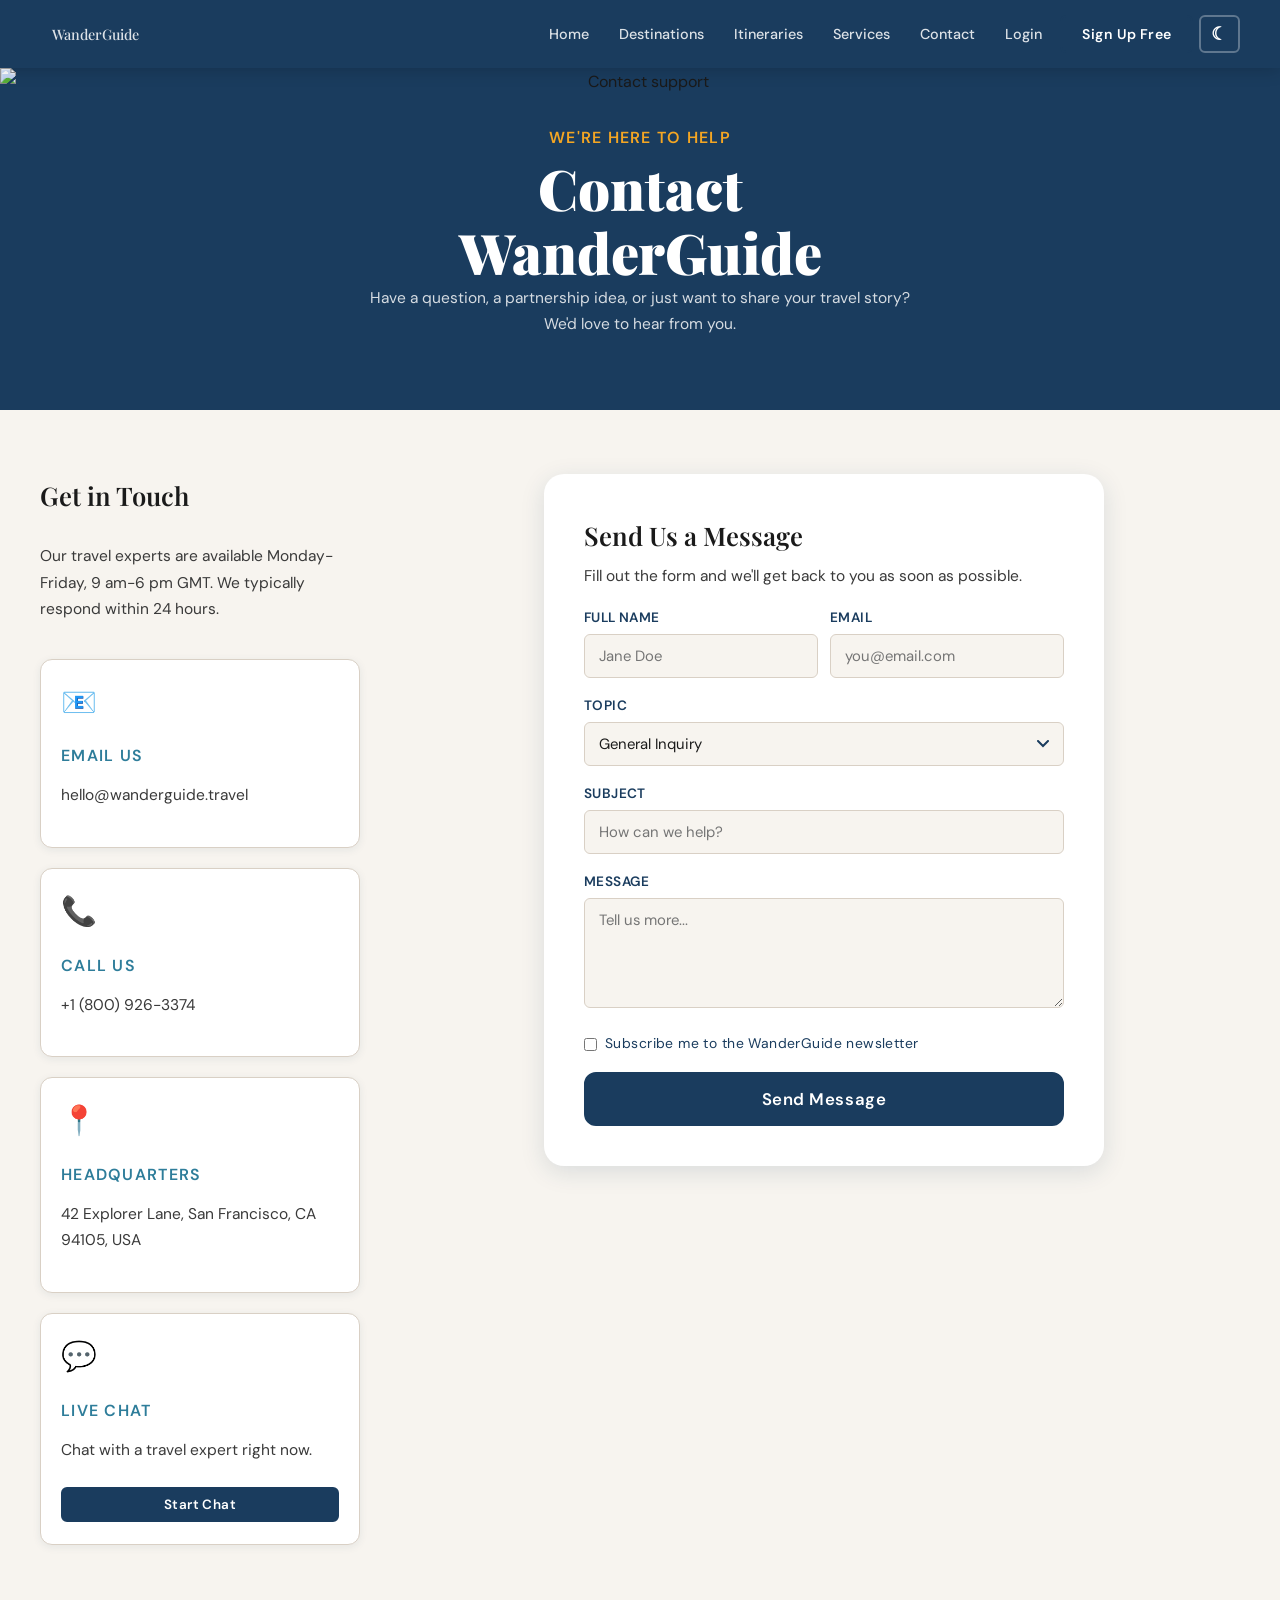
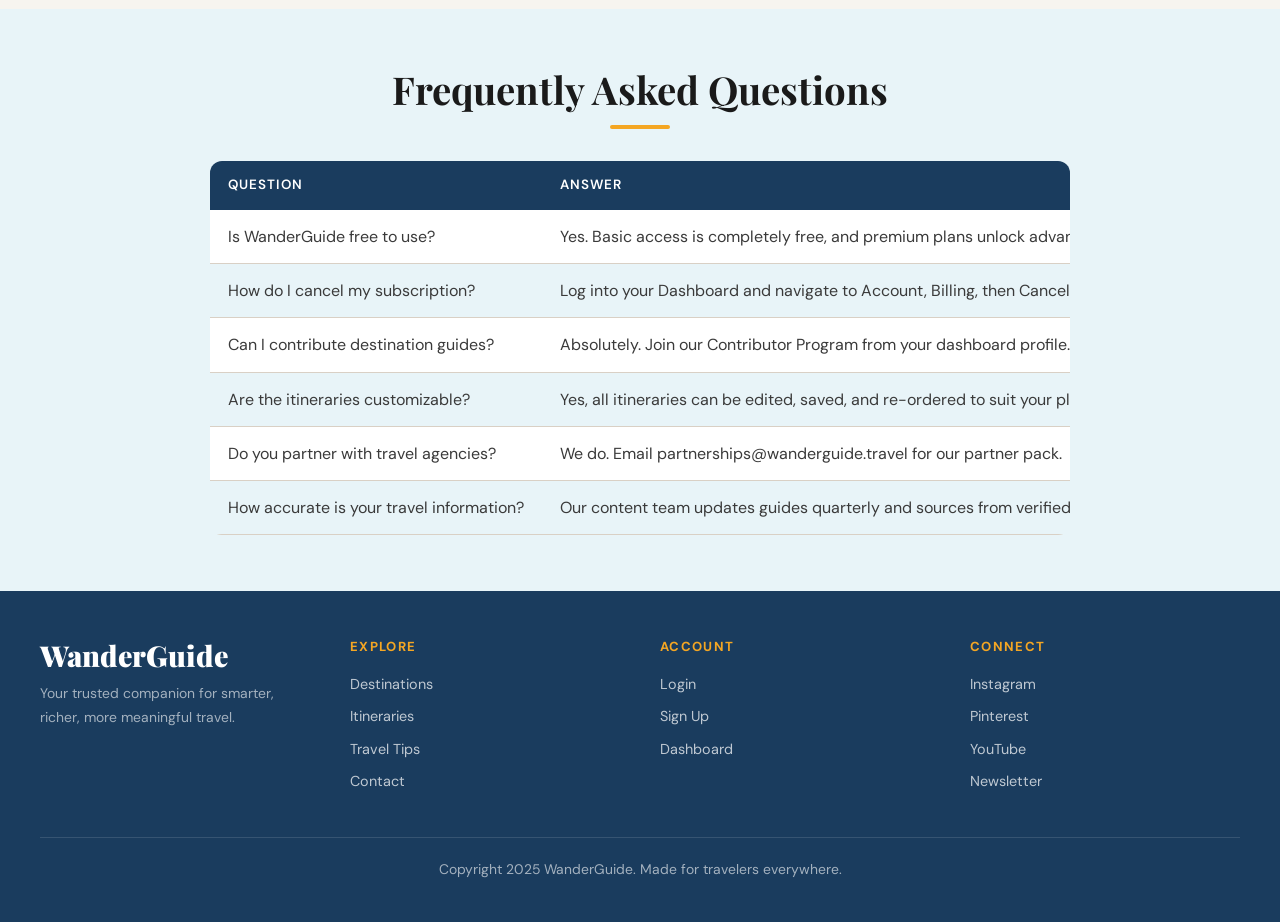
==== TravelGuide/pages/contact.html @ c43b53de "Initial commit" ====
<!DOCTYPE html>
<html lang="en">
<head>
  <meta charset="UTF-8">
  <meta name="viewport" content="width=device-width, initial-scale=1.0">
  <title>Contact Us - WanderGuide</title>
  <link rel="stylesheet" href="../cssFile/globalStyles.css">
</head>
<body class="page">
  <nav>
    <a href="../index.html">WanderGuide</a>
    <button class="menu-toggle" id="menuToggle" aria-expanded="false">
      <span></span><span></span><span></span>
    </button>
    <ul id="navMenu">
      <li><a href="../index.html">Home</a></li>
      <li><a href="destinations.html">Destinations</a></li>
      <li><a href="itineraries.html">Itineraries</a></li>
      <li><a href="services.html">Services</a></li>
      <li><a href="contact.html">Contact</a></li>
      <li><a href="login.html">Login</a></li>
      <li><button onclick="location.href='signup.html'">Sign Up Free</button></li>
      <li><button class="theme-toggle" id="themeToggle" onclick="toggleTheme()">&#9789;</button></li>
    </ul>
  </nav>

  <section class="page-hero">
    <img src="https://images.unsplash.com/photo-1516026672322-bc52d61a55d5?w=1200&q=60" alt="Contact support">
    <div class="hero-copy">
      <h4>We're Here to Help</h4>
      <h1>Contact WanderGuide</h1>
      <p>Have a question, a partnership idea, or just want to share your travel story? We'd love to hear from you.</p>
    </div>
  </section>

  <section class="section">
    <div class="contact-grid">
      <div class="contact-side">
        <h3>Get in Touch</h3>
        <p>Our travel experts are available Monday-Friday, 9 am-6 pm GMT. We typically respond within 24 hours.</p>

        <div class="contact-card">
          <div class="card-body">
            <div class="contact-mark">&#128231;</div>
            <h4>Email Us</h4>
            <p>hello@wanderguide.travel</p>
          </div>
        </div>

        <div class="contact-card">
          <div class="card-body">
            <div class="contact-mark">&#128222;</div>
            <h4>Call Us</h4>
            <p>+1 (800) 926-3374</p>
          </div>
        </div>

        <div class="contact-card">
          <div class="card-body">
            <div class="contact-mark">&#128205;</div>
            <h4>Headquarters</h4>
            <p>42 Explorer Lane, San Francisco, CA 94105, USA</p>
          </div>
        </div>

        <div class="contact-card">
          <div class="card-body">
            <div class="contact-mark">&#128172;</div>
            <h4>Live Chat</h4>
            <p>Chat with a travel expert right now.</p>
            <button class="btn-sm" onclick="showToast('Live chat opening...')">Start Chat</button>
          </div>
        </div>
      </div>

      <div class="form-container message-form">
        <h3>Send Us a Message</h3>
        <p>Fill out the form and we'll get back to you as soon as possible.</p>
        <form id="contactForm">
          <div class="inline-fields">
            <div>
              <label for="contactName">Full Name</label>
              <input id="contactName" type="text" placeholder="Jane Doe" required>
              <span class="field-error">Required</span>
            </div>
            <div>
              <label for="contactEmail">Email</label>
              <input id="contactEmail" type="email" placeholder="you@email.com" required>
              <span class="field-error">Required</span>
            </div>
          </div>
          <div>
            <label for="contactTopic">Topic</label>
            <div class="select-container">
              <select id="contactTopic">
                <option>General Inquiry</option>
                <option>Trip Planning Help</option>
                <option>Partnership / Press</option>
                <option>Report an Issue</option>
                <option>Feature Suggestion</option>
                <option>Other</option>
              </select>
            </div>
          </div>
          <div>
            <label for="contactSubject">Subject</label>
            <input id="contactSubject" type="text" placeholder="How can we help?" required>
            <span class="field-error">Required</span>
          </div>
          <div>
            <label for="contactMessage">Message</label>
            <textarea id="contactMessage" placeholder="Tell us more..." required></textarea>
            <span class="field-error">Required</span>
          </div>
          <div>
            <label class="checkbox-row compact">
              <input type="checkbox">
              Subscribe me to the WanderGuide newsletter
            </label>
          </div>
          <button type="submit" class="btn-lg full-button">Send Message</button>
        </form>
      </div>
    </div>
  </section>

  <section class="band-soft">
    <div class="faq-wrap">
      <h2 class="section-title">Frequently Asked Questions</h2>
      <div class="divider"></div>
      <div class="table-container" style="max-width:860px;margin:0 auto;">
        <table style="min-width:400px;max-width:860px;">
          <thead>
            <tr>
              <th>Question</th>
              <th>Answer</th>
            </tr>
          </thead>
          <tbody>
            <tr><td>Is WanderGuide free to use?</td><td>Yes. Basic access is completely free, and premium plans unlock advanced features.</td></tr>
            <tr><td>How do I cancel my subscription?</td><td>Log into your Dashboard and navigate to Account, Billing, then Cancel Plan.</td></tr>
            <tr><td>Can I contribute destination guides?</td><td>Absolutely. Join our Contributor Program from your dashboard profile.</td></tr>
            <tr><td>Are the itineraries customizable?</td><td>Yes, all itineraries can be edited, saved, and re-ordered to suit your plans.</td></tr>
            <tr><td>Do you partner with travel agencies?</td><td>We do. Email partnerships@wanderguide.travel for our partner pack.</td></tr>
            <tr><td>How accurate is your travel information?</td><td>Our content team updates guides quarterly and sources from verified locals.</td></tr>
          </tbody>
        </table>
      </div>
    </div>
  </section>

  <footer>
    <div class="footer-container">
      <div>
        <h1>WanderGuide</h1>
        <p>Your trusted companion for smarter, richer, more meaningful travel.</p>
      </div>
      <div>
        <h2>Explore</h2>
        <a href="destinations.html">Destinations</a>
        <a href="itineraries.html">Itineraries</a>
        <a href="services.html">Travel Tips</a>
        <a href="contact.html">Contact</a>
      </div>
      <div>
        <h2>Account</h2>
        <a href="login.html">Login</a>
        <a href="signup.html">Sign Up</a>
        <a href="dashboard.html">Dashboard</a>
      </div>
      <div>
        <h2>Connect</h2>
        <a href="#">Instagram</a>
        <a href="#">Pinterest</a>
        <a href="#">YouTube</a>
        <a href="#">Newsletter</a>
      </div>
    </div>
    <p class="footer-base">Copyright 2025 WanderGuide. Made for travelers everywhere.</p>
  </footer>

  <script src="../jsFile/jsFunctions.js"></script>
</body>
</html>
---- TravelGuide/cssFile/globalStyles.css ----
@import url('https://fonts.googleapis.com/css2?family=Playfair+Display:wght@400;600;700;900&family=DM+Sans:wght@300;400;500;600;700&display=swap');

:root {
  --brand-primary-color: #1a3c5e;
  --brand-secondary-color: #2e7d9a;
  --brand-third-color: #f4a623;
  --brand-fourth-color: #e8f4f8;
  --brand-accent-color: #e05c2a;
  --bg-main: #f7f4ef;
  --bg-card: #ffffff;
  --text-primary-color: #1a1a1a;
  --text-secondary-color: #3a3a3a;
  --text-muted-color: #777777;
  --text-focus-color: #1a3c5e;
  --border-muted-color: #d9d0c5;
  --radius-sm: 6px;
  --radius-md: 12px;
  --radius-lg: 20px;
  --shadow-sm: 0 2px 8px rgba(26, 60, 94, 0.08);
  --shadow-md: 0 6px 24px rgba(26, 60, 94, 0.13);
  --shadow-lg: 0 12px 40px rgba(26, 60, 94, 0.18);
  --transition: 0.3s ease;
}

[data-theme="dark"] {
  --bg-main: #0f1e2d;
  --bg-card: #172435;
  --text-primary-color: #f0ece4;
  --text-secondary-color: #c8c0b0;
  --text-muted-color: #8a8078;
  --text-focus-color: #f4a623;
  --border-muted-color: #2a3a4a;
}

*,
*::before,
*::after {
  box-sizing: border-box;
  margin: 0;
  padding: 0;
}

body {
  font-family: 'DM Sans', sans-serif;
  background: var(--bg-main);
  color: var(--text-primary-color);
  line-height: 1.7;
  font-size: 16px;
  transition: background var(--transition), color var(--transition);
}

img {
  display: block;
  max-width: 100%;
}

ul {
  list-style: none;
}

a {
  color: var(--brand-secondary-color);
  text-decoration: none;
  transition: color var(--transition);
}

a:hover {
  color: var(--brand-third-color);
}

h1,
h2,
h3 {
  font-family: 'Playfair Display', serif;
  color: var(--text-primary-color);
}

h1 {
  font-size: clamp(2rem, 5vw, 3.5rem);
  font-weight: 900;
  line-height: 1.15;
}

h2 {
  font-size: clamp(1.5rem, 3.5vw, 2.4rem);
  font-weight: 700;
  line-height: 1.25;
  margin-bottom: 0.5rem;
}

h3 {
  font-size: clamp(1.1rem, 2.5vw, 1.6rem);
  font-weight: 600;
  margin-bottom: 0.4rem;
}

h4 {
  font-size: 1rem;
  font-weight: 600;
  text-transform: uppercase;
  letter-spacing: 0.08em;
  color: var(--brand-secondary-color);
  margin-bottom: 0.3rem;
}

p {
  color: var(--text-secondary-color);
  margin-bottom: 1rem;
  font-size: 0.97rem;
}

body.page {
  min-height: 100vh;
  display: flex;
  flex-direction: column;
}

button {
  font-family: 'DM Sans', sans-serif;
  font-size: 0.92rem;
  font-weight: 600;
  padding: 10px 22px;
  border: 2px solid var(--brand-primary-color);
  border-radius: var(--radius-sm);
  background: var(--brand-primary-color);
  color: #fff;
  cursor: pointer;
  letter-spacing: 0.03em;
  transition: background var(--transition), border-color var(--transition), color var(--transition), transform 0.15s, box-shadow var(--transition);
  display: inline-flex;
  align-items: center;
  justify-content: center;
  gap: 6px;
}

button:hover {
  background: var(--brand-secondary-color);
  border-color: var(--brand-secondary-color);
  transform: translateY(-2px);
  box-shadow: var(--shadow-sm);
}

.btn-outline {
  background: transparent;
  color: var(--brand-primary-color);
}

.btn-outline:hover {
  background: var(--brand-primary-color);
  color: #fff;
}

.btn-accent {
  background: var(--brand-third-color);
  border-color: var(--brand-third-color);
  color: var(--brand-primary-color);
}

.btn-accent:hover {
  background: var(--brand-accent-color);
  border-color: var(--brand-accent-color);
  color: #fff;
}

.btn-sm {
  padding: 7px 16px;
  font-size: 0.84rem;
}

.btn-lg {
  padding: 14px 36px;
  font-size: 1.05rem;
  border-radius: var(--radius-md);
}

.btn-tiny {
  padding: 4px 10px;
  font-size: 0.76rem;
}

.full-button {
  width: 100%;
  justify-content: center;
}

.link-button {
  background: none;
  border: none;
  color: var(--brand-secondary-color);
  padding: 0;
  font-weight: 500;
  text-decoration: underline;
}

.link-button:hover {
  background: none;
  border-color: transparent;
  color: var(--brand-third-color);
  transform: none;
  box-shadow: none;
}

nav {
  display: flex;
  align-items: center;
  justify-content: space-between;
  padding: 0 40px;
  min-height: 68px;
  background: var(--brand-primary-color);
  position: sticky;
  top: 0;
  z-index: 999;
  box-shadow: 0 2px 16px rgba(0, 0, 0, 0.18);
}

nav > a {
  font-family: 'Playfair Display', serif;
  font-size: 1.5rem;
  font-weight: 900;
  color: #fff;
  white-space: nowrap;
}

nav > a:hover {
  color: var(--brand-third-color);
}

nav ul {
  display: flex;
  align-items: center;
  gap: 6px;
}

nav li {
  position: relative;
}

nav a {
  color: rgba(255, 255, 255, 0.85);
  font-size: 0.9rem;
  font-weight: 500;
  padding: 6px 12px;
  border-radius: var(--radius-sm);
}

nav a:hover {
  color: #fff;
  background: rgba(255, 255, 255, 0.12);
}

nav li > button {
  padding: 8px 20px;
  font-size: 0.88rem;
}

nav li > .theme-toggle {
  background: transparent;
  border-color: rgba(255, 255, 255, 0.3);
  font-size: 1.1rem;
  padding: 6px 10px;
  color: #fff;
}

nav li > .theme-toggle:hover {
  background: rgba(255, 255, 255, 0.12);
  border-color: rgba(255, 255, 255, 0.45);
  color: #fff;
}

.dropdown-menu {
  display: none;
  position: absolute;
  top: calc(100% + 8px);
  left: 0;
  min-width: 180px;
  padding: 6px 0;
  background: var(--bg-card);
  border: 1px solid var(--border-muted-color);
  border-radius: var(--radius-md);
  box-shadow: var(--shadow-md);
}

.dropdown:hover .dropdown-menu {
  display: flex;
  flex-direction: column;
}

.dropdown-menu a {
  color: var(--text-primary-color);
  padding: 9px 18px;
  border-radius: 0;
}

.dropdown-menu a:hover {
  background: var(--brand-fourth-color);
  color: var(--brand-primary-color);
}

.menu-toggle {
  display: none;
  flex-direction: column;
  justify-content: center;
  gap: 5px;
  width: 36px;
  height: 36px;
  padding: 4px;
  background: none;
  border: none;
  box-shadow: none;
}

.menu-toggle:hover {
  background: none;
  border-color: transparent;
  transform: none;
  box-shadow: none;
}

.menu-toggle span {
  width: 100%;
  height: 2px;
  background: #fff;
  border-radius: 2px;
}

.section {
  width: min(1200px, calc(100% - 80px));
  margin: 0 auto;
  padding: 64px 0;
}

.band-soft,
.band-dark {
  padding: 56px 40px;
}

.band-soft {
  background: var(--brand-fourth-color);
}

.band-dark {
  background: var(--brand-primary-color);
}

.section-title,
.section-subtitle {
  text-align: center;
}

.section-subtitle {
  color: var(--text-muted-color);
  font-size: 1rem;
  margin-bottom: 36px;
}

.divider {
  width: 60px;
  height: 4px;
  margin: 12px auto 32px;
  border-radius: 4px;
  background: var(--brand-third-color);
}

.hero {
  position: relative;
  min-height: 88vh;
  display: flex;
  align-items: center;
  justify-content: center;
  overflow: hidden;
  background: var(--brand-primary-color);
}

.hero-bg,
.page-hero img {
  position: absolute;
  inset: 0;
  width: 100%;
  height: 100%;
  object-fit: cover;
}

.hero-bg {
  opacity: 0.4;
}

.hero-content,
.page-hero .hero-copy {
  position: relative;
  z-index: 1;
  text-align: center;
}

.hero-content {
  max-width: 780px;
  padding: 40px 24px;
}

.hero-content h1,
.page-hero h1,
.band-dark h2 {
  color: #fff;
}

.hero-content p,
.page-hero p,
.band-dark p {
  color: rgba(255, 255, 255, 0.82);
}

.page-hero {
  position: relative;
  overflow: hidden;
  background: var(--brand-primary-color);
  padding: 56px 40px;
  text-align: center;
}

.page-hero::before,
.auth-media::before {
  content: "";
  position: absolute;
  inset: 0;
  background: linear-gradient(to top, rgba(26, 60, 94, 0.85) 0%, rgba(26, 60, 94, 0.2) 60%);
}

.page-hero::before {
  opacity: 0.8;
}

.page-hero .hero-copy {
  max-width: 560px;
  margin: 0 auto;
}

.page-hero h4 {
  color: var(--brand-third-color);
}

.search-bar,
.subscribe-form {
  display: flex;
  align-items: center;
  overflow: hidden;
  background: #fff;
  box-shadow: var(--shadow-lg);
}

.search-bar {
  max-width: 600px;
  margin: 0 auto;
  border-radius: var(--radius-lg);
}

.subscribe-form {
  max-width: 460px;
  margin: 0 auto;
  border-radius: var(--radius-sm);
}

.search-bar input,
.subscribe-form input {
  flex: 1;
  border: none;
  border-radius: 0;
  background: transparent;
}

.search-bar input:focus,
.subscribe-form input:focus {
  border: none;
  box-shadow: none;
}

.search-bar button,
.subscribe-form button {
  border-radius: 0;
  white-space: nowrap;
}

.search-bar button {
  padding: 16px 28px;
}

.stats-strip {
  background: var(--brand-primary-color);
  padding: 28px 40px;
}

.stats-grid {
  display: flex;
  flex-wrap: wrap;
  justify-content: center;
  gap: 48px;
  width: min(900px, 100%);
  margin: 0 auto;
}

.stat-item {
  text-align: center;
}

.stat-item strong {
  display: block;
  font-family: 'Playfair Display', serif;
  font-size: 2.4rem;
  font-weight: 900;
  color: var(--brand-third-color);
}

.stat-item span {
  color: rgba(255, 255, 255, 0.75);
  font-size: 0.88rem;
}

.filter-row,
.button-row,
.feature-grid,
.trip-grid,
.card-container,
.stat-grid,
.dashboard-grid,
.contact-grid {
  display: flex;
  flex-wrap: wrap;
}

.filter-row {
  justify-content: center;
  gap: 10px;
  margin-bottom: 32px;
}

.filter-row.compact {
  align-items: center;
  margin-bottom: 0;
}

.filter-label {
  font-size: 0.87rem;
  font-weight: 600;
  color: var(--text-muted-color);
}

.filter-btn {
  padding: 7px 16px;
  font-size: 0.84rem;
  background: transparent;
  color: var(--brand-primary-color);
}

.filter-btn.active {
  background: var(--brand-primary-color);
  border-color: var(--brand-primary-color);
  color: #fff;
}

.button-row {
  justify-content: center;
  gap: 14px;
  margin-top: 32px;
}

.feature-grid {
  justify-content: center;
  gap: 32px;
  margin-top: 16px;
}

.feature-item {
  flex: 1;
  min-width: 200px;
  max-width: 240px;
  text-align: center;
}

.feature-icon {
  width: 64px;
  height: 64px;
  margin: 0 auto 16px;
  border-radius: 50%;
  display: flex;
  align-items: center;
  justify-content: center;
  font-size: 1.6rem;
  color: #fff;
  background: var(--brand-primary-color);
}

.feature-item:nth-child(2) .feature-icon {
  background: var(--brand-secondary-color);
}

.feature-item:nth-child(3) .feature-icon {
  background: var(--brand-third-color);
  color: var(--brand-primary-color);
}

.card-container {
  justify-content: center;
  gap: 24px;
  margin: 36px 12px;
  padding: 0 12px;
}

.card {
  width: 300px;
  display: flex;
  flex-direction: column;
  background: var(--bg-card);
  border: 1px solid var(--border-muted-color);
  border-radius: var(--radius-md);
  overflow: hidden;
  box-shadow: var(--shadow-sm);
  transition: transform var(--transition), box-shadow var(--transition);
}

.card:hover {
  transform: translateY(-6px);
  box-shadow: var(--shadow-lg);
}

.card img {
  width: 100%;
  height: 200px;
  object-fit: cover;
}

.card-body {
  flex: 1;
  display: flex;
  flex-direction: column;
  gap: 8px;
  padding: 18px 20px 22px;
}

.card-body a {
  display: inline-flex;
  align-items: center;
  gap: 4px;
  font-size: 0.88rem;
  font-weight: 600;
}

.card-top,
.card-bottom,
.price-line,
.contact-line,
.inline-fields,
.split-line,
.social-row,
.perks-list,
.perk-item,
.checkbox-row,
.auth-note,
.trip-actions,
.quick-actions {
  display: flex;
}

.card-top,
.card-bottom,
.split-line {
  align-items: center;
  justify-content: space-between;
}

.card-bottom {
  margin-top: auto;
}

.price-line {
  font-size: 0.88rem;
  font-weight: 700;
  color: var(--brand-third-color);
}

.tag,
.badge {
  display: inline-flex;
  align-items: center;
  border-radius: 20px;
  font-size: 0.78rem;
  font-weight: 700;
}

.tag {
  padding: 3px 10px;
  background: var(--brand-fourth-color);
  color: var(--brand-secondary-color);
  text-transform: uppercase;
  letter-spacing: 0.05em;
}

.badge {
  gap: 4px;
  padding: 4px 12px;
  background: var(--brand-third-color);
  color: var(--brand-primary-color);
}

.tag-warm {
  background: #fff3cd;
  color: #856404;
}

.stars {
  color: var(--brand-third-color);
  letter-spacing: 2px;
}

.table-container {
  width: 100%;
  overflow-x: auto;
  margin-top: 20px;
  border-radius: var(--radius-md);
}

table {
  width: 100%;
  border-collapse: collapse;
  background: var(--bg-card);
  box-shadow: var(--shadow-sm);
}

thead {
  background: var(--brand-primary-color);
}

th,
td {
  padding: 13px 18px;
  text-align: left;
}

th {
  color: #fff;
  font-size: 0.84rem;
  font-weight: 600;
  text-transform: uppercase;
  letter-spacing: 0.07em;
  white-space: nowrap;
}

td {
  color: var(--text-secondary-color);
  border-bottom: 1px solid var(--border-muted-color);
  white-space: nowrap;
}

tbody tr:nth-child(even) {
  background: var(--brand-fourth-color);
}

tbody tr:nth-child(odd) {
  background: var(--bg-card);
}

tbody tr:hover {
  background: rgba(46, 125, 154, 0.12);
}

.table-row-selected {
  background: rgba(244, 166, 35, 0.15) !important;
  outline: 2px solid var(--brand-third-color);
}

label {
  display: block;
  margin-bottom: 5px;
  font-size: 0.85rem;
  font-weight: 600;
  color: var(--text-focus-color);
  text-transform: uppercase;
  letter-spacing: 0.03em;
}

input,
select,
textarea {
  width: 100%;
  padding: 11px 14px;
  font-family: 'DM Sans', sans-serif;
  font-size: 0.93rem;
  color: var(--text-primary-color);
  background: var(--bg-main);
  border: 1.5px solid var(--border-muted-color);
  border-radius: var(--radius-sm);
  transition: border-color var(--transition), box-shadow var(--transition);
}

input:focus,
select:focus,
textarea:focus {
  outline: none;
  border-color: var(--brand-third-color);
  box-shadow: 0 0 0 3px rgba(244, 166, 35, 0.18);
  background: var(--bg-card);
}

select {
  appearance: none;
  background-image: url("data:image/svg+xml,%3Csvg xmlns='http://www.w3.org/2000/svg' width='12' height='8' viewBox='0 0 12 8'%3E%3Cpath d='M1 1l5 5 5-5' stroke='%231A3C5E' stroke-width='2' fill='none' stroke-linecap='round'/%3E%3C/svg%3E");
  background-repeat: no-repeat;
  background-position: right 14px center;
}

textarea {
  resize: vertical;
  min-height: 110px;
}

.select-container {
  position: relative;
}

.form-container {
  width: 100%;
  max-width: 480px;
  margin: 0 auto;
  padding: 40px;
  background: var(--bg-card);
  border-radius: var(--radius-lg);
  box-shadow: var(--shadow-md);
}

form > div {
  margin-bottom: 16px;
}

.inline-fields {
  gap: 12px;
}

.inline-fields > div {
  flex: 1;
}

.field-error {
  display: none;
  margin-top: 3px;
  font-size: 0.8rem;
  color: var(--brand-accent-color);
}

.checkbox-row {
  align-items: flex-start;
  gap: 8px;
  text-transform: none;
  font-size: 0.87rem;
  font-weight: 400;
  cursor: pointer;
}

.checkbox-row input {
  width: auto;
  margin: 0;
}

.checkbox-row.compact {
  align-items: center;
}

.alert {
  margin-bottom: 16px;
  padding: 14px 20px;
  border-left: 4px solid var(--brand-secondary-color);
  border-radius: var(--radius-sm);
  background: var(--brand-fourth-color);
  color: var(--text-focus-color);
  font-size: 0.92rem;
  font-weight: 500;
}

.contact-grid,
.dashboard-grid {
  gap: 28px;
  align-items: flex-start;
}

.contact-grid {
  gap: 48px;
  justify-content: center;
}

.contact-side {
  flex: 1;
  min-width: 260px;
  max-width: 320px;
  display: flex;
  flex-direction: column;
  gap: 20px;
}

.contact-card,
.quick-panel,
.spotlight-card,
.stat-box {
  background: var(--bg-card);
  border: 1px solid var(--border-muted-color);
  border-radius: var(--radius-md);
  box-shadow: var(--shadow-sm);
}

.contact-card {
  width: 100%;
}

.contact-mark {
  font-size: 1.8rem;
  margin-bottom: 8px;
}

.contact-line {
  flex-direction: column;
}

.message-form {
  flex: 2;
  max-width: 560px;
}

.faq-wrap,
.tips-wrap,
.plans-wrap,
.compare-wrap,
.wide-wrap {
  width: min(1100px, 100%);
  margin: 0 auto;
}

.plans-wrap,
.faq-wrap {
  max-width: 900px;
}

.page-main,
.dashboard-main,
.auth-layout {
  flex: 1;
}

.auth-layout {
  min-height: calc(100vh - 68px);
  display: flex;
}

.auth-side,
.auth-media {
  flex: 1;
}

.auth-side {
  display: flex;
  align-items: center;
  justify-content: center;
  padding: 48px 24px;
  background: var(--bg-main);
}

.auth-media {
  position: relative;
  min-height: 400px;
  display: flex;
  align-items: flex-end;
  padding: 48px;
  overflow: hidden;
}

.auth-media img,
.auth-copy {
  position: relative;
  z-index: 1;
}

.auth-media img {
  position: absolute;
  inset: 0;
  width: 100%;
  height: 100%;
  object-fit: cover;
  z-index: 0;
}

.auth-copy {
  color: #fff;
}

.auth-copy h2,
.auth-copy strong {
  color: #fff;
}

.auth-copy p {
  color: rgba(255, 255, 255, 0.8);
}

.auth-note {
  align-items: center;
  justify-content: space-between;
  margin-bottom: 20px;
}

.auth-divider {
  position: relative;
  text-align: center;
  color: var(--text-muted-color);
  font-size: 0.82rem;
}

.auth-divider::before {
  content: "";
  position: absolute;
  top: 50%;
  left: 0;
  right: 0;
  height: 1px;
  background: var(--border-muted-color);
}

.auth-divider span {
  position: relative;
  z-index: 1;
  padding: 0 12px;
  background: var(--bg-card);
}

.social-row {
  gap: 10px;
}

.social-row button {
  flex: 1;
}

.perks-list {
  flex-direction: column;
  gap: 14px;
}

.perk-item {
  align-items: flex-start;
  gap: 12px;
}

.perk-mark {
  min-width: 32px;
  font-size: 1.4rem;
}

.mini-footer {
  padding: 20px 40px;
  text-align: center;
  background: var(--brand-primary-color);
}

.mini-footer p,
.mini-footer a {
  margin: 0;
  color: rgba(255, 255, 255, 0.8);
}

.mini-footer a {
  color: var(--brand-third-color);
}

.dashboard-main {
  width: min(1200px, calc(100% - 80px));
  margin: 0 auto;
  padding: 36px 0;
}

.welcome-banner {
  position: relative;
  overflow: hidden;
  margin-bottom: 32px;
  padding: 32px 36px;
  border-radius: var(--radius-lg);
  background: linear-gradient(135deg, var(--brand-primary-color), var(--brand-secondary-color));
}

.welcome-banner img {
  opacity: 0.12;
}

.welcome-banner .split-line {
  position: relative;
  z-index: 1;
  flex-wrap: wrap;
  gap: 20px;
}

.welcome-banner h4 {
  color: var(--brand-third-color);
}

.welcome-banner h2,
.welcome-banner p {
  color: #fff;
}

.stat-grid {
  gap: 20px;
  justify-content: center;
  margin-bottom: 32px;
}

.stat-box {
  flex: 1;
  min-width: 160px;
  max-width: 220px;
  padding: 24px 28px;
  text-align: center;
}

.stat-box strong {
  display: block;
  font-family: 'Playfair Display', serif;
  font-size: 2rem;
  font-weight: 900;
}

.stat-box span {
  color: var(--text-muted-color);
  font-size: 0.87rem;
}

.stat-box:nth-child(1) strong { color: var(--brand-primary-color); }
.stat-box:nth-child(2) strong { color: var(--brand-secondary-color); }
.stat-box:nth-child(3) strong { color: var(--brand-third-color); }
.stat-box:nth-child(4) strong { color: var(--brand-accent-color); }

.trip-panel {
  flex: 2;
  min-width: 280px;
}

.quick-panel {
  flex: 1;
  min-width: 220px;
  padding: 24px;
}

.quick-actions {
  flex-direction: column;
  gap: 10px;
}

.quick-actions button {
  width: 100%;
  justify-content: flex-start;
  gap: 10px;
}

.quick-actions .alt-button {
  background: var(--brand-secondary-color);
  border-color: var(--brand-secondary-color);
}

.saved-grid {
  justify-content: center;
  margin: 0 0 32px;
}

.saved-card {
  width: 220px;
}

.saved-card img {
  height: 140px;
}

.saved-card .card-body {
  padding: 14px 16px;
}

.saved-card h3 {
  font-size: 1rem;
}

.saved-card .stars {
  font-size: 0.8rem;
}

.saved-card button {
  margin-top: 8px;
}

.service-card .card-body {
  align-items: center;
  text-align: center;
  padding: 32px 20px;
}

.services-grid .card-body {
  align-items: center;
  text-align: center;
  padding: 32px 20px;
}

.service-icon {
  font-size: 2.4rem;
  margin-bottom: 12px;
}

.spotlight-layout {
  display: flex;
  flex-wrap: wrap;
  gap: 32px;
  justify-content: center;
  margin-bottom: 32px;
}

.spotlight-card {
  flex: 2;
  min-width: 280px;
  max-width: 680px;
  overflow: hidden;
}

.spotlight-card img {
  height: 300px;
}

.spotlight-card .card-body {
  padding: 28px;
}

.pill-row {
  display: flex;
  flex-wrap: wrap;
  gap: 8px;
  margin-bottom: 16px;
}

.accordion-panel {
  flex: 1;
  min-width: 260px;
  max-width: 360px;
}

.accordion {
  overflow: hidden;
  border: 1px solid var(--border-muted-color);
  border-radius: var(--radius-md);
}

.accordion-header {
  padding: 14px 18px;
  background: var(--bg-card);
  border-bottom: 1px solid var(--border-muted-color);
  font-weight: 600;
  cursor: pointer;
  user-select: none;
}

.accordion-header:last-of-type {
  border-bottom: none;
}

.accordion-header.active {
  color: var(--brand-third-color);
}

.accordion-body {
  max-height: 0;
  overflow: hidden;
  background: var(--bg-main);
  transition: max-height 0.4s ease;
}

.accordion-body p {
  padding: 12px 18px 16px;
  margin: 0;
}

.reveal {
  opacity: 0;
  transform: translateY(28px);
  transition: opacity 0.6s ease, transform 0.6s ease;
}

.revealed {
  opacity: 1;
  transform: none;
}

footer {
  margin-top: auto;
  padding: 48px 40px 24px;
  background: var(--brand-primary-color);
  color: rgba(255, 255, 255, 0.8);
}

.footer-container {
  display: flex;
  flex-wrap: wrap;
  justify-content: space-between;
  gap: 40px;
  width: min(1200px, 100%);
  margin: 0 auto 36px;
}

.footer-container > div {
  flex: 1;
  min-width: 180px;
}

footer h1 {
  font-size: 1.8rem;
  color: #fff;
  margin-bottom: 10px;
}

footer h2 {
  font-family: 'DM Sans', sans-serif;
  font-size: 0.82rem;
  font-weight: 700;
  margin-bottom: 16px;
  color: var(--brand-third-color);
  text-transform: uppercase;
  letter-spacing: 0.1em;
}

footer p {
  color: rgba(255, 255, 255, 0.6);
  font-size: 0.87rem;
}

footer a {
  display: block;
  margin-bottom: 8px;
  color: rgba(255, 255, 255, 0.72);
  font-size: 0.9rem;
}

.footer-base {
  padding-top: 20px;
  text-align: center;
  border-top: 1px solid rgba(255, 255, 255, 0.12);
}

#wg-toast {
  position: fixed;
  right: 24px;
  bottom: 24px;
  z-index: 9999;
  max-width: 320px;
  padding: 14px 22px;
  border-radius: 10px;
  color: #fff;
  font-size: 0.92rem;
  font-weight: 600;
  box-shadow: 0 4px 20px rgba(0, 0, 0, 0.18);
  opacity: 0;
  transform: translateY(12px);
  transition: all 0.35s ease;
}

@media (max-width: 1024px) {
  .section,
  .dashboard-main {
    width: min(100%, calc(100% - 48px));
  }
}

@media (max-width: 768px) {
  nav {
    padding: 0 20px;
    flex-wrap: wrap;
  }

  .menu-toggle {
    display: flex;
  }

  nav ul {
    display: none;
    flex-direction: column;
    align-items: flex-start;
    width: 100%;
    padding: 12px 0 16px;
  }

  nav ul.open {
    display: flex;
  }

  nav li,
  nav li a,
  nav li button {
    width: 100%;
  }

  .dropdown:hover .dropdown-menu {
    display: none;
  }

  .dropdown-menu {
    position: static;
    margin-top: 4px;
    background: rgba(255, 255, 255, 0.08);
    border: none;
    box-shadow: none;
  }

  .dropdown-menu a {
    color: rgba(255, 255, 255, 0.8);
  }

  .hero-content h1 {
    font-size: 2rem;
  }

  .section,
  .dashboard-main {
    width: min(100%, calc(100% - 28px));
    padding-top: 48px;
    padding-bottom: 48px;
  }

  .band-soft,
  .band-dark,
  .page-hero,
  footer,
  .stats-strip,
  .mini-footer {
    padding-left: 20px;
    padding-right: 20px;
  }

  .card {
    width: min(340px, 100%);
  }

  .form-container {
    padding: 28px 20px;
  }

  .auth-media {
    display: none;
  }

  .auth-layout {
    flex-direction: column;
  }
}

@media (max-width: 480px) {
  .search-bar,
  .subscribe-form {
    flex-direction: column;
    border-radius: var(--radius-md);
  }

  .search-bar button,
  .subscribe-form button {
    width: 100%;
  }

  .inline-fields,
  .social-row,
  .auth-note {
    flex-direction: column;
  }

  .stats-grid {
    gap: 28px;
  }
}
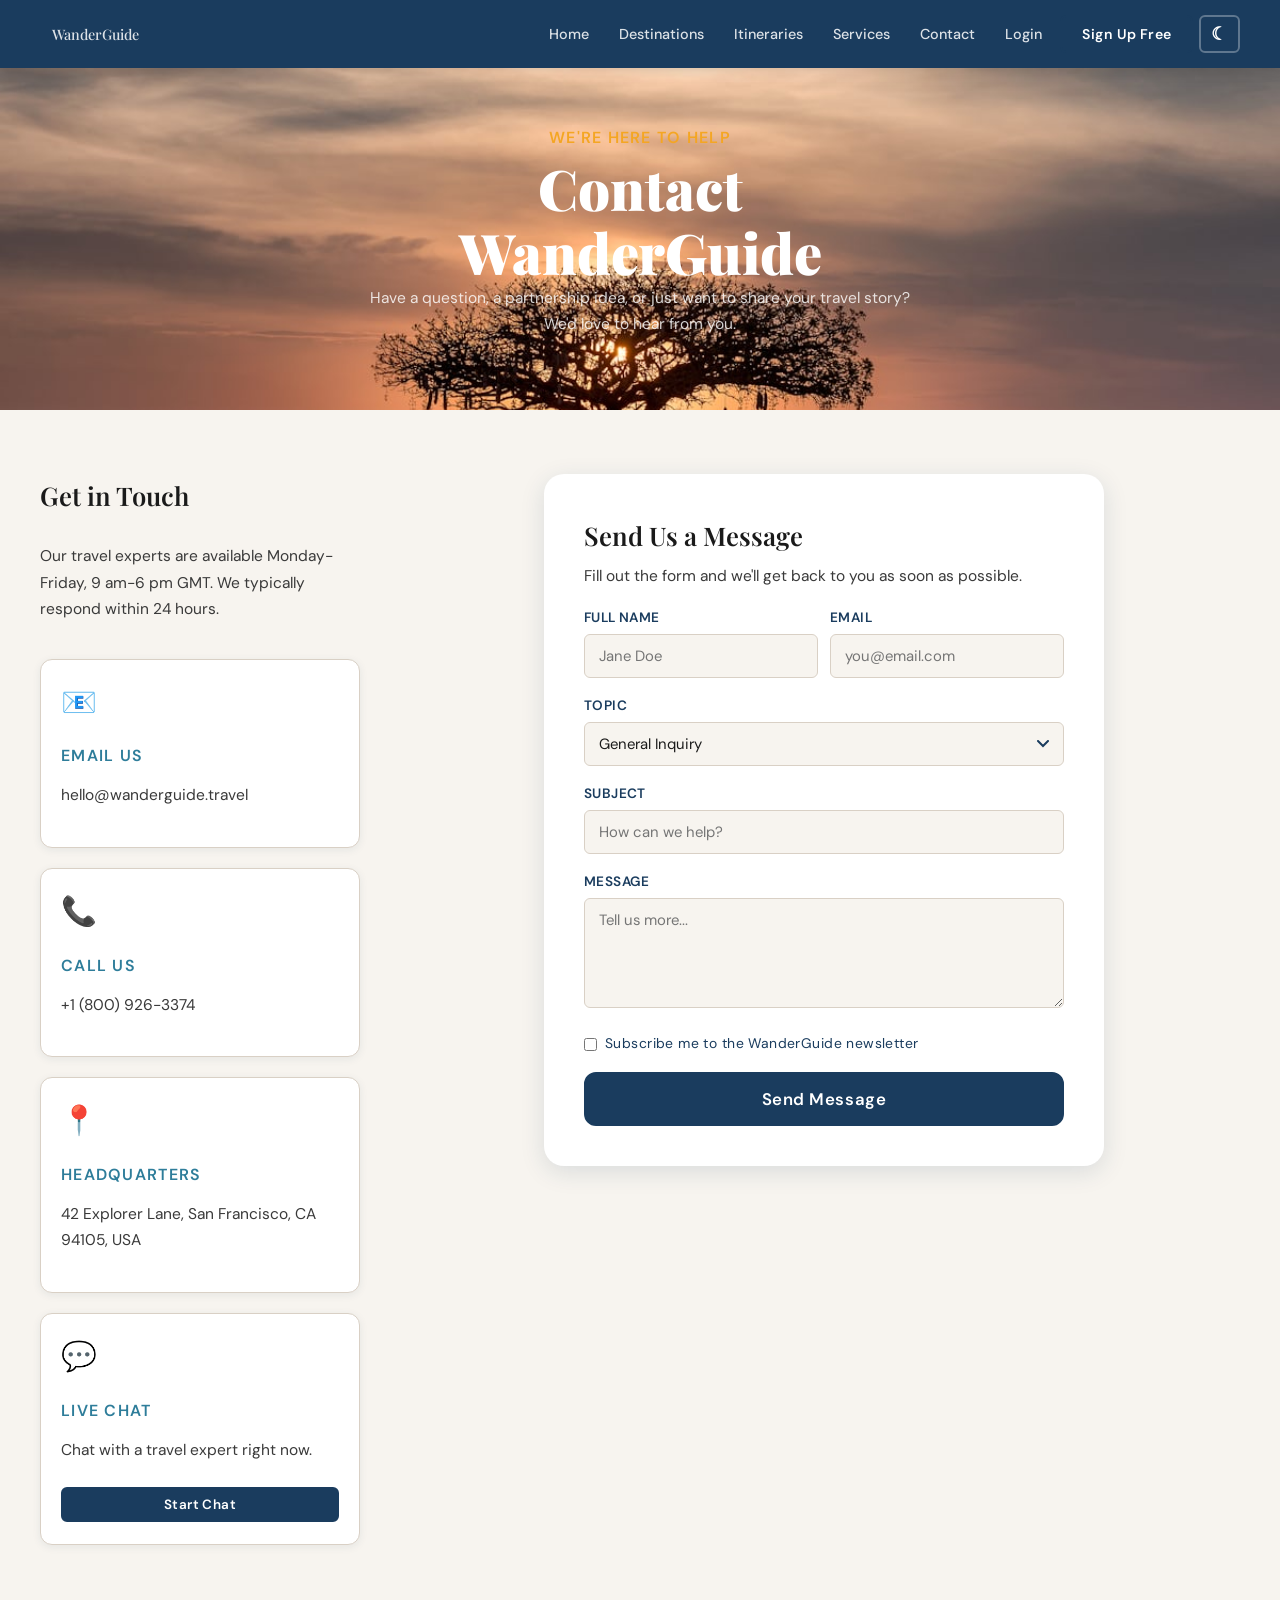
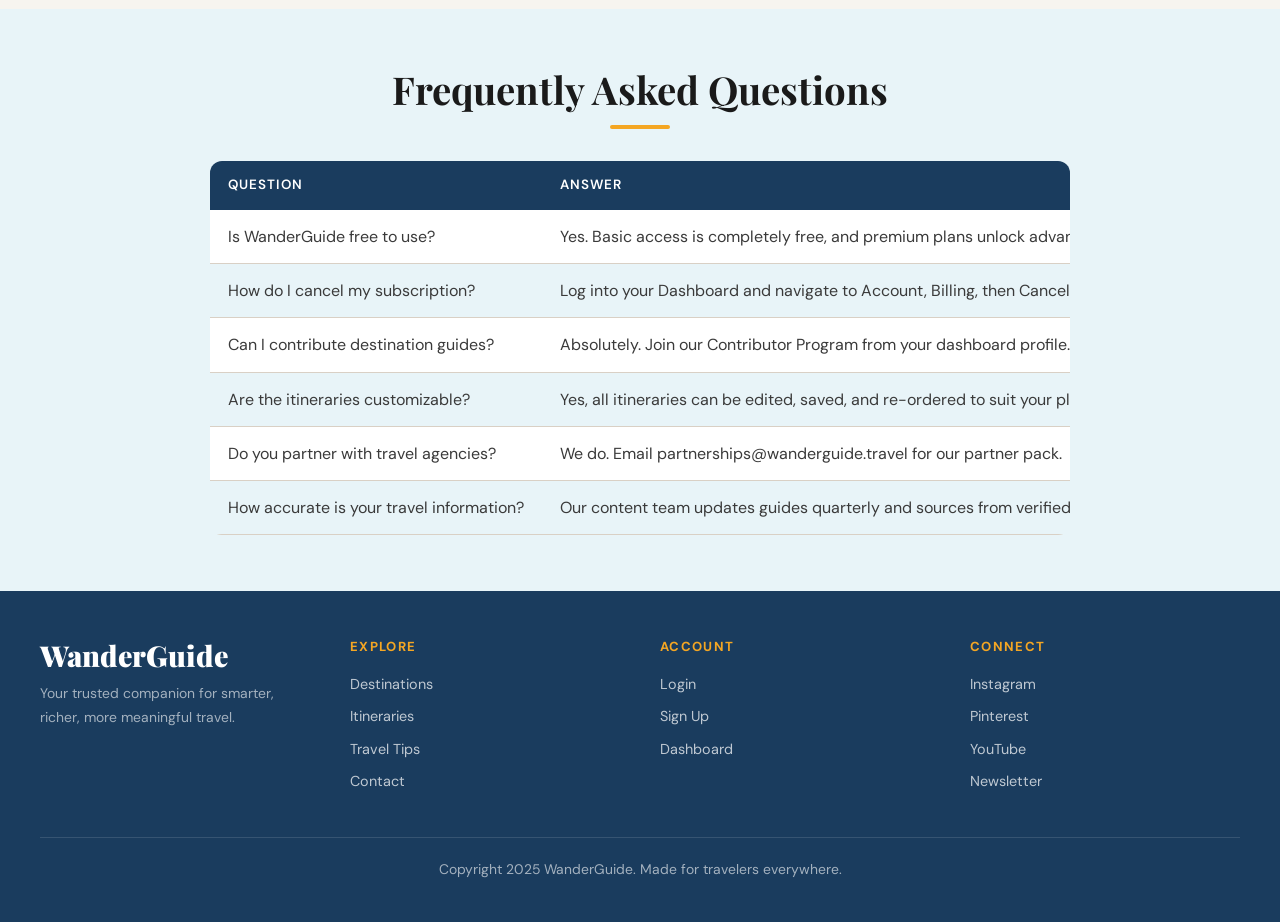
==== commit 5ae8654d: "Updated images" ====
--- a/TravelGuide/pages/contact.html
+++ b/TravelGuide/pages/contact.html
@@ -25,7 +25,7 @@
   </nav>
 
   <section class="page-hero">
-    <img src="https://images.unsplash.com/photo-1516026672322-bc52d61a55d5?w=1200&q=60" alt="Contact support">
+    <img src="../sources/hero-contact.jpg" alt="Contact support">
     <div class="hero-copy">
       <h4>We're Here to Help</h4>
       <h1>Contact WanderGuide</h1>
